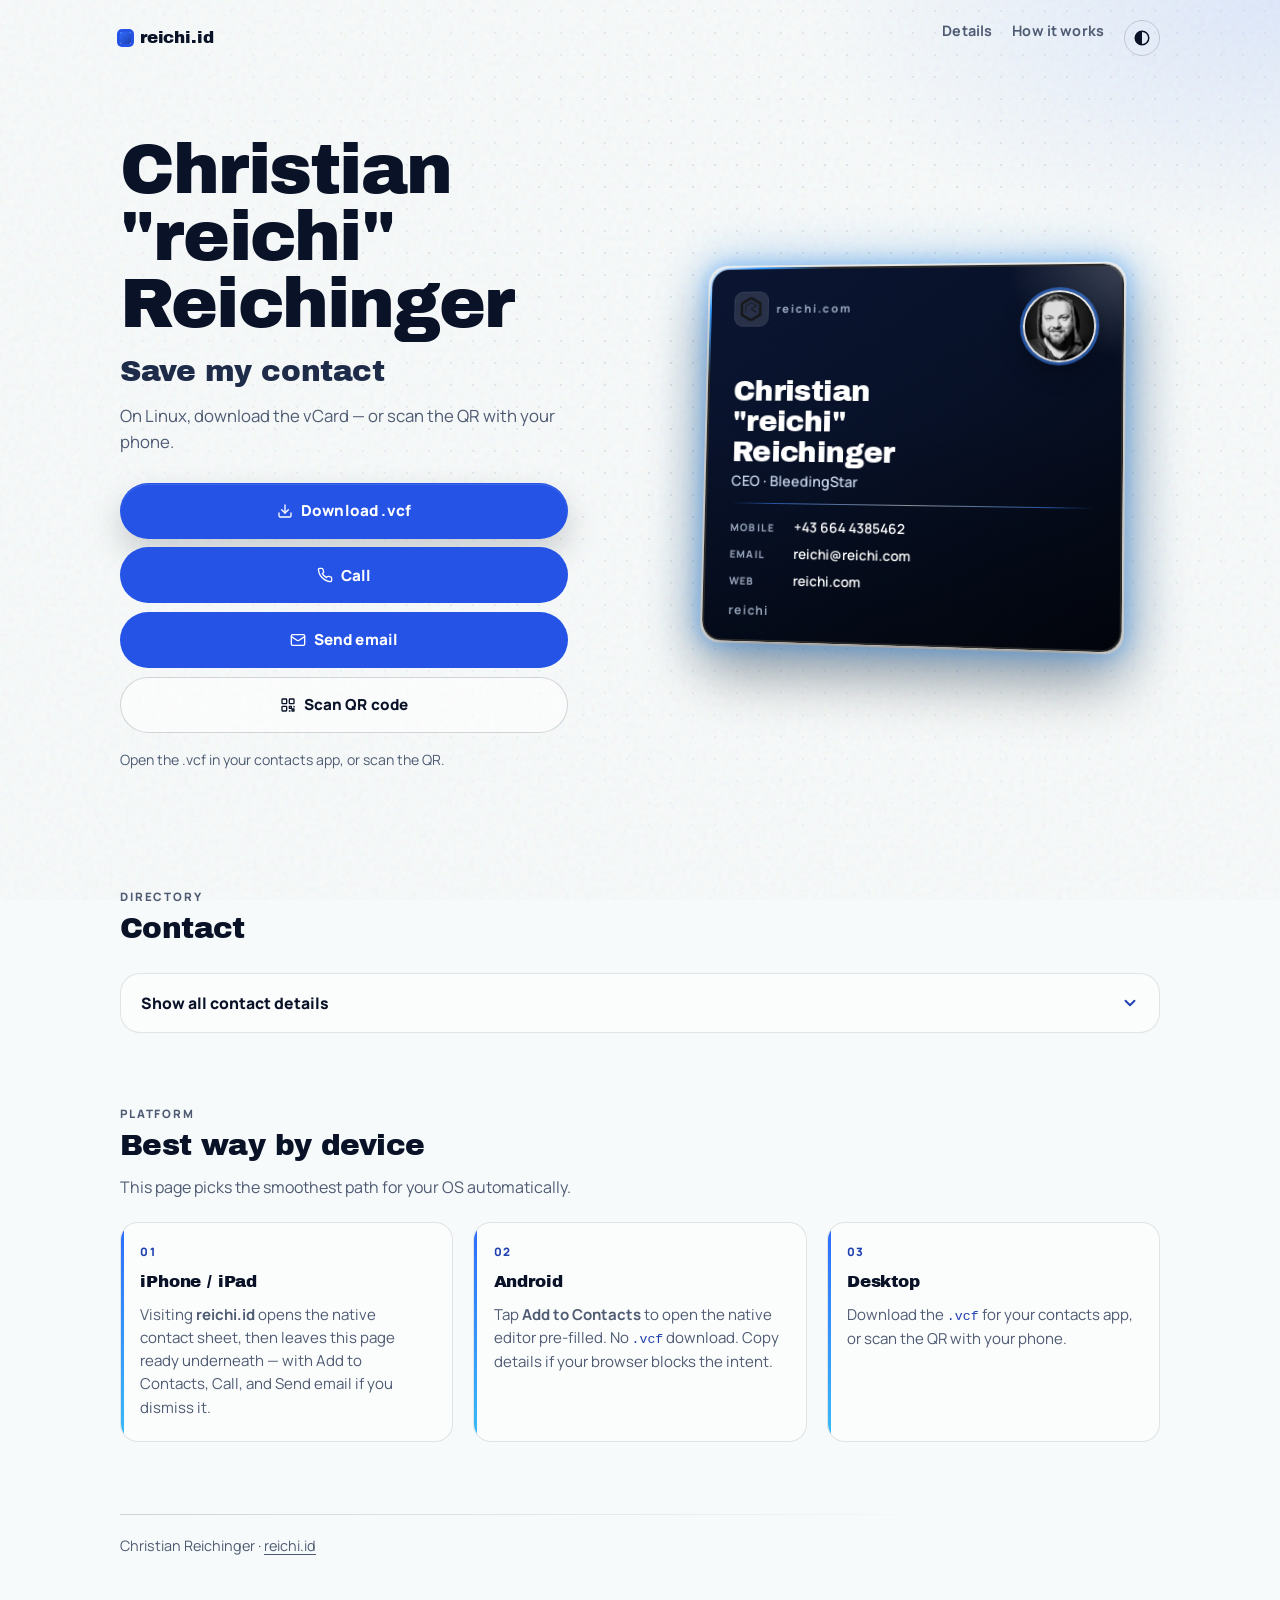
==== index.html @ 7a0727b2 "Card header shows reichi.com instead of BleedingStar The label next to the hex logo now renders the " ====
<!DOCTYPE html>
<html lang="en">
  <head>
    <meta charset="utf-8" />
    <meta name="viewport" content="width=device-width, initial-scale=1" />
    <script>
      // Pre-paint: resolve theme (stored override or OS) to avoid a flash.
      (function () {
        var d = document.documentElement;
        d.classList.add("js");
        try {
          var t = localStorage.getItem("theme");
          var dark =
            t === "dark" ||
            (t !== "light" &&
              window.matchMedia("(prefers-color-scheme: dark)").matches);
          d.classList.toggle("theme-dark", dark);
        } catch (e) {}
      })();
    </script>
    <meta name="theme-color" media="(prefers-color-scheme: light)" content="#2453e6" />
    <meta name="theme-color" media="(prefers-color-scheme: dark)" content="#03060f" />
    <meta
      name="description"
      content="Save Christian Reichinger’s contact card from reichi.id — optimized for iOS, Android, and desktop."
    />
    <meta property="og:title" content="Christian Reichinger — Save contact" />
    <meta
      property="og:description"
      content="Add Christian Reichinger (CEO, BleedingStar) to your contacts in one step — vCard, QR, call, and email."
    />
    <meta property="og:url" content="https://reichi.id/" />
    <meta property="og:type" content="website" />
    <meta property="og:site_name" content="reichi.id" />
    <meta property="og:image" content="https://reichi.id/assets/og-card.png" />
    <meta property="og:image:width" content="1200" />
    <meta property="og:image:height" content="630" />
    <meta property="og:image:alt" content="Business card of Christian Reichinger, CEO of BleedingStar, with contact details and QR code" />
    <meta name="twitter:card" content="summary_large_image" />
    <meta name="twitter:title" content="Christian Reichinger — Save contact" />
    <meta name="twitter:description" content="Add Christian Reichinger to your contacts in one step." />
    <meta name="twitter:image" content="https://reichi.id/assets/og-card.png" />
    <link rel="canonical" href="https://reichi.id/" />
    <title>Christian Reichinger — Save contact | reichi.id</title>
    <link rel="preconnect" href="https://fonts.googleapis.com" />
    <link rel="preconnect" href="https://fonts.gstatic.com" crossorigin />
    <link
      href="https://fonts.googleapis.com/css2?family=Archivo+Black&family=Manrope:wght@400;600;700;800&display=swap"
      rel="stylesheet"
    />
    <link rel="stylesheet" href="./styles.css" />
    <link
      rel="icon"
      href="data:image/svg+xml,%3Csvg xmlns='http://www.w3.org/2000/svg' viewBox='0 0 32 32'%3E %3Cdefs%3E %3ClinearGradient id='g' x1='0' y1='0' x2='1' y2='1'%3E %3Cstop offset='0' stop-color='%230a1430'/%3E %3Cstop offset='0.55' stop-color='%23071026'/%3E %3Cstop offset='1' stop-color='%2303060f'/%3E %3C/linearGradient%3E %3ClinearGradient id='f' x1='0' y1='0' x2='1' y2='1'%3E %3Cstop offset='0' stop-color='%232f6bff'/%3E %3Cstop offset='1' stop-color='%2314b8a6'/%3E %3C/linearGradient%3E %3C/defs%3E %3Crect x='0.75' y='0.75' width='30.5' height='30.5' rx='8' fill='url%28%23g%29' stroke='url%28%23f%29' stroke-width='1.5'/%3E %3Ctext x='16' y='23' text-anchor='middle' font-family='Archivo Black,Arial Black,sans-serif' font-weight='900' font-size='17' fill='%23ffffff'%3Er%3C/text%3E %3C/svg%3E"
    />
    <link rel="apple-touch-icon" href="/assets/apple-touch-icon.png" />
    <script type="application/ld+json">
    {
      "@context": "https://schema.org",
      "@type": "Person",
      "name": "Christian Reichinger",
      "givenName": "Christian",
      "familyName": "Reichinger",
      "jobTitle": "CEO",
      "worksFor": { "@type": "Organization", "name": "BleedingStar", "url": "https://www.bleedingstar.at" },
      "email": "mailto:reichi@reichi.com",
      "telephone": "+436644385462",
      "url": "https://www.reichi.com",
      "image": "https://reichi.id/assets/photo.jpg",
      "address": {
        "@type": "PostalAddress",
        "streetAddress": "Maria Aich 3",
        "addressLocality": "Aurolzmünster",
        "postalCode": "4971",
        "addressCountry": "AT"
      }
    }
    </script>
  </head>
  <body>
    <a class="skip-link" href="#main-content">Skip to main content</a>

    <div class="atmosphere" aria-hidden="true">
      <div class="orb orb-a"></div>
      <div class="orb orb-b"></div>
      <div class="grain"></div>
      <div class="rail"></div>
    </div>

    <header class="top">
      <a class="top-brand" href="/" aria-label="reichi.id home">
        <span class="top-mark" aria-hidden="true"></span>
        reichi.id
      </a>
      <nav class="top-nav">
        <a href="#details">Details</a>
        <a href="#guide">How it works</a>
        <button
          type="button"
          class="theme-toggle"
          id="theme-toggle"
          aria-label="Theme: auto (follows system). Activate to switch."
          title="Theme: auto"
        ></button>
      </nav>
    </header>

    <main class="hero" id="main-content" tabindex="-1">
      <div class="hero-copy">
        <h1 class="brand" id="brand"><span>Christian</span> <span class="name-nick">"reichi"</span> <span>Reichinger</span></h1>
        <p class="headline" id="headline">Add me to your contacts</p>
        <p class="lede" id="lede">
          One clean contact card — presented the way your device saves best.
        </p>

        <noscript>
          <div class="nojs-actions">
            <a class="btn btn-primary" href="/contact.vcf" download="christian-reichinger.vcf">Download .vcf</a>
            <a class="btn btn-soft" href="tel:+436644385462">Call +43 664 4385462</a>
            <a class="btn btn-soft" href="mailto:reichi@reichi.com">Email reichi@reichi.com</a>
          </div>
          <p class="nojs-note">JavaScript is disabled — these direct links work without it.</p>
        </noscript>

        <div class="cta-row" id="cta-row">
          <div class="cta-group" id="cta-group" hidden>
            <a class="btn btn-primary" id="primary-cta" href="#" role="button"></a>
            <a class="btn btn-ghost" id="secondary-cta" href="#" role="button" hidden></a>
            <a class="btn btn-soft" id="call-cta" href="tel:+436644385462"><svg class="btn-icon" aria-hidden="true" viewBox="0 0 24 24" fill="none" stroke="currentColor" stroke-width="2" stroke-linecap="round" stroke-linejoin="round"><path d="M22 16.92v3a2 2 0 0 1-2.18 2 19.79 19.79 0 0 1-8.63-3.07 19.5 19.5 0 0 1-6-6 19.79 19.79 0 0 1-3.07-8.67A2 2 0 0 1 4.11 2h3a2 2 0 0 1 2 1.72c.127.96.361 1.903.7 2.81a2 2 0 0 1-.45 2.11L8.09 9.91a16 16 0 0 0 6 6l1.27-1.27a2 2 0 0 1 2.11-.45c.907.339 1.85.573 2.81.7A2 2 0 0 1 22 16.92z"/></svg><span>Call</span></a>
            <a class="btn btn-soft" id="email-cta" href="mailto:reichi@reichi.com"><svg class="btn-icon" aria-hidden="true" viewBox="0 0 24 24" fill="none" stroke="currentColor" stroke-width="2" stroke-linecap="round" stroke-linejoin="round"><rect x="2" y="4" width="20" height="16" rx="2"/><path d="m22 7-8.97 5.7a1.94 1.94 0 0 1-2.06 0L2 7"/></svg><span>Send email</span></a>
            <button type="button" class="btn btn-ghost" id="qr-cta"><svg class="btn-icon" aria-hidden="true" viewBox="0 0 24 24" fill="none" stroke="currentColor" stroke-width="2" stroke-linecap="round" stroke-linejoin="round"><rect x="3" y="3" width="7" height="7" rx="1"/><rect x="14" y="3" width="7" height="7" rx="1"/><rect x="3" y="14" width="7" height="7" rx="1"/><path d="M14 14h3v3h-3zM21 14v1M14 21h1M18 18h3v3h-3z"/></svg><span>Scan QR code</span></button>
          </div>
        </div>
        <p class="platform-hint" id="platform-hint" hidden></p>
      </div>

      <div class="hero-stage" aria-label="Business card">
        <article class="biz-card" id="biz-card">
          <div class="card-inner" id="card-inner">
            <div class="card-front" id="card-front">
              <div class="card-edge" aria-hidden="true"></div>
              <div class="card-gloss" aria-hidden="true"></div>
              <div class="card-face">
            <div class="card-top">
              <div class="card-brand-row">
                <img class="card-logo" src="/assets/logo.png" alt="" width="36" height="36" />
                <span class="card-org" id="card-org">reichi.com</span>
              </div>
              <img
                class="card-photo"
                id="visual-photo"
                src="[data-uri]"
                alt="Christian Reichinger"
                width="400"
                height="400"
              />
            </div>

            <div class="card-identity">
              <p class="card-name" id="visual-name"><span>Christian</span> <span class="name-nick">"reichi"</span> <span>Reichinger</span></p>
              <p class="card-role" id="visual-meta">CEO · BleedingStar</p>
            </div>

            <div class="card-rule" aria-hidden="true"></div>

            <ul class="card-lines">
              <li>
                <span class="card-k">Mobile</span>
                <a class="card-v" id="card-phone" href="tel:+436644385462">+43 664 4385462</a>
              </li>
              <li>
                <span class="card-k">Email</span>
                <a class="card-v" id="card-email" href="mailto:reichi@reichi.com">reichi@reichi.com</a>
              </li>
              <li>
                <span class="card-k">Web</span>
                <a class="card-v" id="card-web" href="https://www.reichi.com" target="_blank" rel="noopener noreferrer">reichi.com</a>
              </li>
            </ul>

            <div class="card-foot">
              <span class="card-nick" id="card-nick">reichi</span>
            </div>
              </div>
            </div>

            <div class="card-back" id="card-back">
              <div class="card-edge" aria-hidden="true"></div>
              <div class="card-face card-back-face">
                <div class="card-back-body">
                  <div id="qrcode-back" class="qrcode qrcode-back" role="img" aria-label="QR code for contact card"></div>
                  <p class="card-back-caption">Scan to save</p>
                </div>
                <div class="card-foot">
                  <span class="card-nick">reichi.id</span>
                  <span class="card-back-hint">Tap card to flip back</span>
                </div>
              </div>
            </div>
          </div>
        </article>

      </div>
    </main>

    <section class="details" id="details" aria-labelledby="details-title">
      <div class="section-head">
        <p class="eyebrow">Directory</p>
        <h2 id="details-title">Contact</h2>
      </div>
      <details class="details-fold" id="details-fold">
        <summary class="details-summary">
          <span>Show all contact details</span>
          <svg class="fold-chevron" aria-hidden="true" viewBox="0 0 24 24" fill="none" stroke="currentColor" stroke-width="2.5" stroke-linecap="round" stroke-linejoin="round"><polyline points="6 9 12 15 18 9"/></svg>
        </summary>
        <p class="details-hint">Tap to open, or copy any field.</p>
        <ul class="detail-list" id="detail-list"></ul>
      </details>
    </section>

    <section class="guide" id="guide" aria-labelledby="guide-title">
      <div class="section-head">
        <p class="eyebrow">Platform</p>
        <h2 id="guide-title">Best way by device</h2>
        <p>This page picks the smoothest path for your OS automatically.</p>
      </div>
      <div class="guide-list">
        <article>
          <span class="guide-num" aria-hidden="true">01</span>
          <h3>iPhone / iPad</h3>
          <p>
            Visiting <strong>reichi.id</strong> opens the native contact sheet, then leaves this
            page ready underneath — with Add to Contacts, Call, and Send email if you dismiss it.
          </p>
        </article>
        <article>
          <span class="guide-num" aria-hidden="true">02</span>
          <h3>Android</h3>
          <p>
            Tap <strong>Add to Contacts</strong> to open the native editor pre-filled. No
            <code>.vcf</code> download. Copy details if your browser blocks the intent.
          </p>
        </article>
        <article>
          <span class="guide-num" aria-hidden="true">03</span>
          <h3>Desktop</h3>
          <p>
            Download the <code>.vcf</code> for your contacts app, or scan the QR with your phone.
          </p>
        </article>
      </div>
    </section>

    <footer class="footer">
      <div class="footer-rule" aria-hidden="true"></div>
      <p><span id="footer-name">Christian Reichinger</span> · <a href="https://reichi.id">reichi.id</a></p>
    </footer>

    <div class="toast" id="toast" role="status" aria-live="polite" hidden></div>

    <script src="./lib/qrcode.min.js" defer></script>
    <script src="./app.js" defer></script>
  </body>
</html>
---- styles.css ----
:root {
  --ink: #0a1228;
  --ink-soft: #1e2c4a;
  /* 5.5:1 on --paper; WCAG AA for body copy and hints */
  --mute: #4f5b73;
  --line: rgba(6, 12, 30, 0.1);
  --line-strong: rgba(6, 12, 30, 0.16);
  --paper: #f7fafa;
  --paper-2: #fcfeff;
  --accent: #2453e6;
  --accent-bright: #2f6bff;
  --accent-deep: #1e40af;
  --accent-soft: #2453e6;
  /* 6.3:1 on --accent-soft */
  --accent-text: #ffffff;
  --foil: #38bdf8;
  --foil-soft: rgba(59, 130, 246, 0.6);
  --white: #ffffff;
  --success: #15803d;
  --warning: #b45309;
  --error: #b91c1c;
  --ease: cubic-bezier(0.22, 1, 0.36, 1);
  --font-display: "Archivo Black", "Arial Black", sans-serif;
  --font-body: "Manrope", "Helvetica Neue", sans-serif;
  --max: 1120px;
  --card-radius: 18px;
  --glow-speed: 6s;
  --btn-primary-bg: #2453e6;
  --btn-primary-fg: #ffffff;
}

/* Registered properties let the hue/border-spot interpolate smoothly
   (falls back to a static violet glow where unsupported) */
@property --hue {
  syntax: "<number>";
  inherits: true;
  initial-value: 210;
}

@property --bg-x {
  syntax: "<number>";
  inherits: true;
  initial-value: 0;
}

@property --bg-y {
  syntax: "<number>";
  inherits: true;
  initial-value: 0;
}

/* Halo oscillates between electric blue (228) and teal (172) */
@keyframes hue-animation {
  0%,
  100% {
    --hue: 228;
  }
  50% {
    --hue: 172;
  }
}

@keyframes rotate-bg {
  0% {
    --bg-x: 0;
    --bg-y: 0;
  }
  25% {
    --bg-x: 100;
    --bg-y: 0;
  }
  50% {
    --bg-x: 100;
    --bg-y: 100;
  }
  75% {
    --bg-x: 0;
    --bg-y: 100;
  }
  100% {
    --bg-x: 0;
    --bg-y: 0;
  }
}

*,
*::before,
*::after {
  box-sizing: border-box;
}

[hidden] {
  display: none !important;
}

html {
  color-scheme: light;
  scroll-behavior: smooth;
}

body {
  margin: 0;
  min-height: 100svh;
  font-family: var(--font-body);
  color: var(--ink);
  background: var(--paper);
  line-height: 1.55;
  overflow-x: hidden;
  -webkit-font-smoothing: antialiased;
}

a {
  color: var(--accent-deep);
  text-decoration-thickness: 1px;
  text-underline-offset: 0.18em;
}

a:hover {
  color: var(--ink);
}

:focus-visible {
  outline: 2px solid var(--accent);
  outline-offset: 3px;
}

.skip-link {
  position: absolute;
  left: 1rem;
  top: -3rem;
  z-index: 20;
  padding: 0.65rem 1rem;
  background: var(--ink);
  color: var(--white);
  border-radius: 10px;
  font-weight: 600;
  text-decoration: none;
}

.skip-link:focus-visible {
  top: 1rem;
}

/* Atmosphere */

.atmosphere {
  position: fixed;
  inset: 0;
  z-index: -1;
  pointer-events: none;
  /* Light: clean paper with one crisp cyan hint, pattern comes from .rail dots */
  background:
    radial-gradient(60% 45% at 100% 0%, rgba(47, 107, 255, 0.12), transparent 62%),
    #f7fafa;
}

.orb {
  /* Hidden in light (clean dot pattern instead); dark re-enables them */
  display: none;
  position: absolute;
  border-radius: 50%;
  filter: blur(70px);
  opacity: 0.9;
  animation: drift 22s var(--ease) infinite alternate;
}

.orb-a {
  width: min(72vw, 580px);
  height: min(72vw, 580px);
  top: -14%;
  right: -10%;
  background: radial-gradient(circle, rgba(13, 148, 136, 0.3), transparent 68%);
}

.orb-b {
  width: min(50vw, 400px);
  height: min(50vw, 400px);
  left: -8%;
  bottom: 8%;
  background: radial-gradient(circle, rgba(20, 184, 166, 0.14), transparent 70%);
  animation-delay: -9s;
}

.grain {
  position: absolute;
  inset: 0;
  opacity: 0.14;
  mix-blend-mode: multiply;
  background-image:
    url("data:image/svg+xml,%3Csvg viewBox='0 0 200 200' xmlns='http://www.w3.org/2000/svg'%3E%3Cfilter id='n'%3E%3CfeTurbulence type='fractalNoise' baseFrequency='0.85' numOctaves='3' stitchTiles='stitch'/%3E%3C/filter%3E%3Crect width='100%25' height='100%25' filter='url(%23n)' opacity='0.55'/%3E%3C/svg%3E");
}

.rail {
  position: absolute;
  inset: 0;
  opacity: 0.55;
  background-image: radial-gradient(rgba(6, 18, 44, 0.15) 1.2px, transparent 1.2px);
  background-size: 22px 22px;
  mask-image: radial-gradient(ellipse at 65% 35%, #000 25%, transparent 78%);
}

/* Header */

.top {
  display: flex;
  align-items: center;
  justify-content: space-between;
  max-width: var(--max);
  margin: 0 auto;
  padding: 1.25rem clamp(1.25rem, 4vw, 2.5rem);
}

.top-brand {
  display: inline-flex;
  align-items: center;
  gap: 0.55rem;
  font-family: var(--font-display);
  font-weight: 400;
  font-size: 1.05rem;
  letter-spacing: -0.01em;
  color: var(--ink);
  text-decoration: none;
}

.top-mark {
  width: 0.7rem;
  height: 0.7rem;
  border-radius: 2px;
  background: linear-gradient(135deg, var(--accent-bright), var(--accent-deep));
  box-shadow: 0 0 0 3px var(--accent-soft);
}

.top-brand:hover {
  color: var(--accent-deep);
}

.top-nav {
  display: flex;
  gap: 1.25rem;
}

.top-nav a {
  font-size: 0.9rem;
  font-weight: 700;
  color: var(--mute);
  text-decoration: none;
  letter-spacing: 0.01em;
}

.top-nav a:hover {
  color: var(--ink);
}

/* Theme toggle — cycles auto (OS) / light / dark */
.theme-toggle {
  appearance: none;
  display: inline-flex;
  align-items: center;
  justify-content: center;
  width: 36px;
  height: 36px;
  padding: 0;
  border: 1px solid var(--line-strong);
  border-radius: 50%;
  background: transparent;
  color: var(--ink);
  cursor: pointer;
  transition: background 0.2s var(--ease), border-color 0.2s var(--ease);
}

.theme-toggle:hover {
  background: var(--accent-soft);
  border-color: var(--accent-deep);
}

.theme-toggle svg {
  width: 18px;
  height: 18px;
}

/* Without JS the toggle can't work — hide it, media fallback applies */
html:not(.js) .theme-toggle {
  display: none;
}

@media (pointer: coarse) {
  .theme-toggle {
    width: 44px;
    height: 44px;
  }
}

/* Hero */

.hero {
  display: grid;
  grid-template-columns: minmax(0, 1fr) minmax(0, 1.05fr);
  gap: clamp(2rem, 5vw, 4rem);
  align-items: center;
  /* Hero fills the viewport — secondary sections live below the fold.
     Capped so very tall screens don't get a huge empty gap. */
  min-height: min(calc(100svh - 5.5rem), 900px);
  max-width: var(--max);
  margin: 0 auto;
  padding: clamp(0.5rem, 2vw, 1rem) clamp(1.25rem, 4vw, 2.5rem) clamp(3rem, 7vw, 4.5rem);
}

.hero-copy {
  max-width: 34rem;
  display: flex;
  flex-direction: column;
  justify-content: center;
}

.brand span,
.card-name span {
  display: block;
}

.brand {
  margin: 0 0 1rem;
  max-width: 12ch;
  font-family: var(--font-display);
  font-size: clamp(2.5rem, 6.2vw, 4.4rem);
  font-weight: 400;
  line-height: 0.95;
  letter-spacing: -0.025em;
  color: var(--ink);
  animation: rise 0.75s var(--ease) both;
}

.headline {
  margin: 0 0 0.85rem;
  max-width: 16ch;
  font-family: var(--font-display);
  font-size: clamp(1.35rem, 2.8vw, 1.85rem);
  font-weight: 400;
  letter-spacing: -0.015em;
  line-height: 1.18;
  color: var(--ink-soft);
  animation: rise 0.75s var(--ease) 0.06s both;
}

.lede {
  margin: 0 0 1.75rem;
  max-width: 28rem;
  font-size: 1.05rem;
  color: var(--mute);
  animation: rise 0.75s var(--ease) 0.12s both;
}

.cta-row {
  display: block;
  width: min(100%, 28rem);
  animation: rise 0.75s var(--ease) 0.18s both;
}

.btn-icon {
  width: 16px;
  height: 16px;
  flex-shrink: 0;
}

.cta-group {
  display: flex;
  flex-direction: column;
  align-items: stretch;
  gap: 0.55rem;
  width: 100%;
}

.cta-group .btn {
  width: 100%;
  white-space: nowrap;
}

.btn {
  appearance: none;
  display: inline-flex;
  align-items: center;
  justify-content: center;
  gap: 0.5rem;
  border: 1px solid transparent;
  border-radius: 999px;
  padding: 0.95rem 1.45rem;
  font: inherit;
  font-weight: 800;
  font-size: 0.95rem;
  letter-spacing: 0.01em;
  cursor: pointer;
  text-decoration: none;
  transition:
    transform 0.2s var(--ease),
    background 0.2s var(--ease),
    border-color 0.2s var(--ease),
    color 0.2s var(--ease),
    box-shadow 0.2s var(--ease);
}

.btn:active {
  transform: translateY(1px) scale(0.985);
}

.btn-primary {
  background: var(--btn-primary-bg, var(--ink));
  color: var(--btn-primary-fg, var(--white));
  box-shadow:
    0 1px 0 rgba(255, 255, 255, 0.12) inset,
    0 14px 32px rgba(6, 12, 30, 0.18);
}

.btn-primary:hover {
  background: var(--accent-deep);
  color: var(--white);
  transform: translateY(-2px);
}

.btn-ghost {
  background: rgba(255, 255, 255, 0.55);
  border-color: var(--line-strong);
  color: var(--ink);
  backdrop-filter: blur(8px);
}

.btn-ghost:hover {
  border-color: var(--ink);
  background: var(--white);
}

.btn-soft {
  background: var(--accent-soft);
  border-color: transparent;
  color: var(--accent-text);
}

.btn-soft:hover {
  background: var(--accent-deep);
  color: var(--white);
  transform: translateY(-1px);
}

.platform-hint {
  margin: 1rem 0 0;
  max-width: 28rem;
  font-size: 0.88rem;
  color: var(--mute);
  animation: rise 0.75s var(--ease) 0.22s both;
}

/* Business card stage */

.hero-stage {
  position: relative;
  display: grid;
  justify-items: center;
  align-content: center;
  min-height: min(68vh, 560px);
  perspective: 1200px;
  animation: rise 0.9s var(--ease) 0.1s both;
}



.biz-card {
  position: relative;
  width: min(100%, 420px);
  /* Content-driven height so lines never clip (esp. iPhone / dense layouts) */
  aspect-ratio: auto;
  perspective: 1200px;
  border-radius: calc(var(--card-radius) + 2px);
  /* Drop shadow on the outer layer (not inside the flip's backface layer)
     so it never gets clipped at compositing boundaries */
  box-shadow: 0 28px 60px rgba(0, 0, 0, 0.4);
  transform: rotate3d(0.4, -1, 0.1, 8deg);
  transition: transform 0.55s var(--ease);
  /* "backwards" (not "both"): a filled end keyframe would permanently
     override the inline transform the cursor/gyro tilt sets via JS */
  animation: card-in 1s var(--ease) 0.15s backwards;
}

.biz-card:hover {
  transform: rotate3d(0.2, -0.4, 0.05, 3deg) translateY(-4px);
}

/* While the pointer/gyro drives the card, follow it snappily */
.biz-card.tilting {
  transition: transform 0.12s ease-out;
}

/* Flipped card sits perfectly flat so the QR stays sharp and scannable.
   !important also beats the inline transform set by the tilt JS. */
.biz-card.flipped,
.biz-card.flipped:hover {
  transform: none !important;
}

/* Hue glow as a shadow: the card covers the center, only the
   outer edge of the blurred halo is visible */
.biz-card::before {
  content: "";
  position: absolute;
  inset: -2px;
  z-index: -1;
  border-radius: calc(var(--card-radius) + 2px);
  /* Pure box-shadow glow: filter: blur() layers get clipped to a square
     under the 3D tilt and caused a gray corner artifact */
  box-shadow:
    0 0 18px 2px hsla(calc(var(--hue) * 1deg) 100% 55% / 0.8),
    0 0 48px 10px hsla(calc(var(--hue) * 1deg) 100% 55% / 0.45);
  opacity: 0.5;
  animation: hue-animation var(--glow-speed) linear infinite;
  pointer-events: none;
}

/* Flip mechanics: outer card tilts, inner flips */
.card-inner {
  position: relative;
  transform-style: preserve-3d;
  -webkit-transform-style: preserve-3d;
  transition: transform 0.65s var(--ease);
}

.biz-card.flipped .card-inner {
  transform: rotateY(180deg);
}

.card-front {
  position: relative;
  /* Explicit 3D transform — Safari ignores backface-visibility otherwise */
  transform: rotateY(0deg);
  backface-visibility: hidden;
  -webkit-backface-visibility: hidden;
  /* Round + clip the compositing layer itself: its rectangular bounds
     bled through at the corners under the 3D tilt */
  border-radius: calc(var(--card-radius) + 2px);
  overflow: hidden;
}

.card-back {
  position: absolute;
  inset: 0;
  transform: rotateY(180deg);
  backface-visibility: hidden;
  -webkit-backface-visibility: hidden;
  /* Fully hide when not flipped: under the 3D tilt the back layer's
     antialiased edge leaked as a gray corner artifact. The delay keeps
     the reveal in sync with the flip's halfway point. */
  visibility: hidden;
  transition: visibility 0s 0.33s;
  border-radius: calc(var(--card-radius) + 2px);
  overflow: hidden;
}

.biz-card.flipped .card-back {
  visibility: visible;
  transition: visibility 0s;
}

.card-back .card-face {
  height: calc(100% - 4px);
}

/* Cursor/gyro gloss reflection sweeping over the face */
.card-gloss {
  position: absolute;
  inset: 2px;
  z-index: 2;
  border-radius: var(--card-radius);
  pointer-events: none;
  background: radial-gradient(
    42% 52% at var(--gx, 50%) var(--gy, 35%),
    rgba(255, 255, 255, 0.28),
    transparent 70%
  );
  opacity: var(--gloss-o, 0);
  transition: opacity 0.35s var(--ease);
  mix-blend-mode: soft-light;
}

.card-edge {
  position: absolute;
  inset: 0;
  border-radius: inherit;
  /* Hue-cycling spot circling the border — the pen's "sharp" glow edge */
  background:
    #292929
    radial-gradient(
      30% 30% at calc(var(--bg-x) * 1%) calc(var(--bg-y) * 1%),
      hsl(calc(var(--hue) * 1deg) 100% 90%) 0%,
      hsl(calc(var(--hue) * 1deg) 100% 80%) 20%,
      hsl(calc(var(--hue) * 1deg) 100% 60%) 40%,
      transparent 100%
    );
  animation:
    hue-animation var(--glow-speed) linear infinite,
    rotate-bg var(--glow-speed) linear infinite;
  /* No box-shadow here: soft effects inside the flip's backface layer
     get clipped at the layer edge and cause corner artifacts.
     The drop shadow lives on .biz-card, the glow on its ::before. */
}

/* Periodic glint travelling along the foil edge (visible on the 2px ring) */
.card-edge::after {
  content: "";
  position: absolute;
  inset: 0;
  border-radius: inherit;
  background: linear-gradient(
    115deg,
    transparent 42%,
    rgba(245, 240, 255, 0.9) 50%,
    transparent 58%
  );
  background-size: 320% 100%;
  animation: foil-sweep 9s linear infinite;
}

@keyframes foil-sweep {
  0% {
    background-position: 160% 0;
  }
  16% {
    background-position: -160% 0;
  }
  100% {
    background-position: -160% 0;
  }
}

.card-face {
  position: relative;
  z-index: 1;
  height: auto;
  margin: 2px;
  border-radius: var(--card-radius);
  padding: clamp(1.15rem, 2.4vw, 1.5rem) clamp(1.15rem, 2.5vw, 1.55rem) 1.2rem;
  display: grid;
  grid-template-rows: auto auto auto auto auto;
  gap: 0.7rem;
  overflow: visible;
  color: var(--white);
  /* Sharp & glowing dark card — near-black violet, text >= 4.5:1 everywhere */
  background:
    linear-gradient(145deg, #0a1430 0%, #071026 45%, #03060f 100%);
  isolation: isolate;
}

.card-face::before {
  content: "";
  position: absolute;
  inset: 0;
  /* Shine sits behind the photo (top right), away from card text */
  background:
    radial-gradient(45% 40% at 100% 0%, rgba(255, 255, 255, 0.2), transparent 60%),
    linear-gradient(180deg, transparent 40%, rgba(0, 0, 0, 0.28) 100%);
  pointer-events: none;
  z-index: -1;
}

.card-face::after {
  content: "";
  position: absolute;
  inset: 0;
  opacity: 0.12;
  background-image:
    url("data:image/svg+xml,%3Csvg viewBox='0 0 200 200' xmlns='http://www.w3.org/2000/svg'%3E%3Cfilter id='n'%3E%3CfeTurbulence type='fractalNoise' baseFrequency='0.9' numOctaves='2' stitchTiles='stitch'/%3E%3C/filter%3E%3Crect width='100%25' height='100%25' filter='url(%23n)'/%3E%3C/svg%3E");
  mix-blend-mode: soft-light;
  pointer-events: none;
  z-index: -1;
}

.card-top {
  display: flex;
  align-items: flex-start;
  justify-content: space-between;
  gap: 1rem;
}

.card-brand-row {
  display: inline-flex;
  align-items: center;
  gap: 0.55rem;
  min-width: 0;
}

.card-logo {
  width: 34px;
  height: 34px;
  object-fit: contain;
  border-radius: 8px;
  background: rgba(255, 255, 255, 0.12);
  padding: 0.28rem;
  box-shadow: 0 0 0 1px rgba(255, 255, 255, 0.18);
}

.card-org {
  font-size: 0.72rem;
  font-weight: 800;
  letter-spacing: 0.16em;
  /* Lowercase: it's a domain now, not a company wordmark */
  text-transform: lowercase;
  color: #93a1b8;
}

.card-photo {
  width: 72px;
  height: 72px;
  object-fit: cover;
  border-radius: 50%;
  border: 2px solid rgba(255, 255, 255, 0.9);
  box-shadow:
    0 0 0 3px rgba(59, 130, 246, 0.6),
    0 10px 22px rgba(0, 0, 0, 0.35);
  background: rgba(255, 255, 255, 0.12);
  flex-shrink: 0;
}

.card-identity {
  display: grid;
  gap: 0.2rem;
  padding-top: 0.15rem;
}

.card-name {
  margin: 0;
  font-family: var(--font-display);
  font-size: clamp(1.35rem, 3.2vw, 1.85rem);
  font-weight: 400;
  letter-spacing: -0.02em;
  line-height: 1.05;
  max-width: 14ch;
}

.card-role {
  margin: 0;
  font-size: 0.9rem;
  font-weight: 600;
  color: #c5d1e8;
}

.card-rule {
  height: 1px;
  width: 100%;
  background: linear-gradient(
    90deg,
    transparent,
    var(--foil-soft) 12%,
    rgba(255, 255, 255, 0.55) 50%,
    var(--foil-soft) 88%,
    transparent
  );
}

.card-lines {
  list-style: none;
  margin: 0;
  padding: 0;
  display: grid;
  gap: 0.35rem;
  align-content: start;
}

.card-lines li {
  display: grid;
  grid-template-columns: 3.6rem 1fr;
  gap: 0.55rem;
  align-items: baseline;
  min-width: 0;
}

.card-k {
  font-size: 0.65rem;
  font-weight: 800;
  letter-spacing: 0.12em;
  text-transform: uppercase;
  color: #93a1b8;
}

.card-v {
  color: #ffffff;
  text-decoration: none;
  font-size: 0.86rem;
  font-weight: 600;
  overflow: hidden;
  text-overflow: ellipsis;
  white-space: nowrap;
}

.card-v:hover {
  color: #fff;
  text-decoration: underline;
  text-underline-offset: 0.15em;
}

.card-foot {
  display: flex;
  align-items: flex-end;
  justify-content: space-between;
  gap: 0.75rem;
  margin-top: auto;
}

.card-nick {
  font-size: 0.78rem;
  font-weight: 700;
  letter-spacing: 0.08em;
  text-transform: lowercase;
  color: #93a1b8;
}

/* Card back: large scannable QR */
.card-back-face {
  display: grid;
  grid-template-rows: 1fr auto;
  gap: 0.5rem;
}

.card-back-body {
  display: grid;
  justify-items: center;
  align-content: center;
  gap: 0.65rem;
}

.qrcode.qrcode-back {
  width: min(190px, 55%);
  height: auto;
  aspect-ratio: 1;
  padding: 0.5rem;
  background: #ffffff;
  border-radius: 12px;
  box-shadow: 0 10px 24px rgba(0, 0, 0, 0.25);
}

.card-back-hint {
  font-size: 0.72rem;
  font-weight: 600;
  color: rgba(255, 255, 255, 0.72);
}

.card-back-caption {
  margin: 0;
  padding: 0.22rem 0.7rem;
  font-size: 0.68rem;
  font-weight: 800;
  letter-spacing: 0.08em;
  text-transform: uppercase;
  color: rgba(255, 255, 255, 0.92);
  background: rgba(255, 255, 255, 0.14);
  border: 1px solid rgba(255, 255, 255, 0.25);
  border-radius: 999px;
}

@media (pointer: coarse) {
}

.qrcode svg,
.qrcode img,
.qrcode canvas,
.qrcode table {
  display: block;
  width: 100% !important;
  height: 100% !important;
  image-rendering: pixelated;
}

/* Sections */

.details,
.guide {
  max-width: var(--max);
  margin: 0 auto;
  padding: 0 clamp(1.25rem, 4vw, 2.5rem) clamp(3rem, 7vw, 4.5rem);
}

.section-head {
  margin-bottom: 1.35rem;
  max-width: 34rem;
}

.eyebrow {
  margin: 0 0 0.45rem;
  font-size: 0.72rem;
  font-weight: 800;
  letter-spacing: 0.16em;
  text-transform: uppercase;
  color: var(--accent-deep);
}

.section-head h2 {
  margin: 0 0 0.4rem;
  font-family: var(--font-display);
  font-size: clamp(1.45rem, 2.7vw, 1.85rem);
  font-weight: 400;
  letter-spacing: -0.02em;
}

.section-head p {
  margin: 0;
  color: var(--mute);
}

/* Collapsible contact directory */

.details-fold {
  border: 1px solid var(--line);
  border-radius: 20px;
  background: rgba(255, 255, 255, 0.45);
  backdrop-filter: blur(10px);
  overflow: hidden;
}

.details-summary {
  display: flex;
  align-items: center;
  justify-content: space-between;
  gap: 0.85rem;
  padding: 1.05rem 1.25rem;
  min-height: 44px;
  cursor: pointer;
  font-weight: 800;
  font-size: 0.98rem;
  color: var(--ink);
  list-style: none;
  transition: background 0.2s var(--ease);
}

.details-summary::-webkit-details-marker {
  display: none;
}

.details-summary:hover {
  background: rgba(255, 255, 255, 0.55);
}

.fold-chevron {
  width: 18px;
  height: 18px;
  flex-shrink: 0;
  color: var(--accent-deep);
  transition: transform 0.25s var(--ease);
}

.details-fold[open] .fold-chevron {
  transform: rotate(180deg);
}

.details-fold[open] .details-summary {
  border-bottom: 1px solid var(--line);
}

.details-hint {
  margin: 0;
  padding: 0.85rem 1.25rem 0;
  font-size: 0.88rem;
  color: var(--mute);
}

.detail-list {
  list-style: none;
  margin: 0.5rem 0 0;
  padding: 0;
  background: transparent;
}

.detail-list li {
  display: grid;
  grid-template-columns: 7rem 1fr auto;
  gap: 0.85rem;
  align-items: center;
  padding: 1rem 1.25rem;
}

.detail-list li + li {
  border-top: 1px solid var(--line);
}

.detail-list .label {
  font-size: 0.72rem;
  font-weight: 800;
  letter-spacing: 0.1em;
  text-transform: uppercase;
  color: var(--mute);
}

.detail-list .value,
.detail-list .value a {
  color: var(--ink);
  text-decoration: none;
  font-weight: 700;
  overflow-wrap: anywhere;
}

.detail-list .value a:hover {
  color: var(--accent-deep);
}

.copy-btn {
  appearance: none;
  border: 1px solid var(--line-strong);
  background: var(--white);
  color: var(--ink);
  font: inherit;
  font-size: 0.78rem;
  font-weight: 800;
  cursor: pointer;
  padding: 0.4rem 0.9rem;
  border-radius: 999px;
  transition: background 0.2s var(--ease), color 0.2s var(--ease), border-color 0.2s var(--ease);
}

.copy-btn:hover {
  background: var(--ink);
  border-color: var(--ink);
  color: var(--white);
}

/* Guide */

.guide-list {
  display: grid;
  grid-template-columns: repeat(3, minmax(0, 1fr));
  gap: 1.25rem;
}

.guide-list article {
  position: relative;
  padding: 1.25rem 1.2rem 1.35rem;
  border-radius: 18px;
  background: rgba(255, 255, 255, 0.45);
  border: 1px solid var(--line);
  overflow: hidden;
}

.guide-list article::before {
  content: "";
  position: absolute;
  left: 0;
  top: 0;
  bottom: 0;
  width: 3px;
  background: linear-gradient(180deg, var(--accent-bright), var(--foil));
}

.guide-num {
  display: block;
  margin-bottom: 0.55rem;
  font-size: 0.72rem;
  font-weight: 800;
  letter-spacing: 0.14em;
  color: var(--accent-deep);
}

.guide-list article h3 {
  margin: 0 0 0.45rem;
  font-family: var(--font-display);
  font-size: 1.05rem;
  font-weight: 400;
  letter-spacing: -0.01em;
}

.guide-list article p {
  margin: 0;
  color: var(--mute);
  font-size: 0.94rem;
}

.guide-list code {
  font-size: 0.88em;
  color: var(--accent-deep);
}

/* Footer / toast */

.footer {
  max-width: var(--max);
  margin: 0 auto;
  padding: 0 clamp(1.25rem, 4vw, 2.5rem) 2.5rem;
  color: var(--mute);
  font-size: 0.9rem;
}

.footer-rule {
  height: 1px;
  margin: 0 0 1.25rem;
  background: linear-gradient(90deg, var(--line-strong), transparent 80%);
}

.footer a {
  color: inherit;
}

.toast {
  position: fixed;
  left: 50%;
  bottom: 1.5rem;
  transform: translateX(-50%);
  z-index: 30;
  padding: 0.75rem 1.2rem;
  background: var(--ink);
  color: var(--white);
  font-size: 0.9rem;
  font-weight: 700;
  border-radius: 999px;
  box-shadow: 0 12px 30px rgba(6, 12, 30, 0.22);
  animation: toast-in 0.28s var(--ease) both;
}

.toast[hidden] {
  display: none !important;
}

@keyframes rise {
  from {
    opacity: 0;
    transform: translateY(18px);
  }
  to {
    opacity: 1;
    transform: translateY(0);
  }
}

@keyframes card-in {
  from {
    opacity: 0;
    transform: rotate3d(0.5, -1, 0.15, 18deg) translateY(28px) scale(0.96);
  }
  to {
    opacity: 1;
    transform: rotate3d(0.4, -1, 0.1, 8deg) translateY(0) scale(1);
  }
}

@keyframes toast-in {
  from {
    opacity: 0;
    transform: translateX(-50%) translateY(8px);
  }
  to {
    opacity: 1;
    transform: translateX(-50%) translateY(0);
  }
}

@keyframes drift {
  from {
    transform: translate3d(0, 0, 0) scale(1);
  }
  to {
    transform: translate3d(18px, -22px, 0) scale(1.06);
  }
}

@media (max-width: 900px) {
  .hero {
    grid-template-columns: 1fr;
    min-height: auto;
    gap: 1.75rem;
    padding-top: 0.25rem;
  }

  .hero-stage {
    order: -1;
    min-height: auto;
    padding: 0.75rem 0 0.35rem;
    /* Avoid transform clipping on iOS Safari */
    perspective: none;
    overflow: visible;
  }

  .biz-card {
    width: min(100%, 380px);
    transform: rotate3d(0.18, -0.55, 0.04, 4deg);
  }

  .biz-card:hover {
    transform: rotate3d(0.12, -0.3, 0.02, 2deg) translateY(-2px);
  }

  .card-photo {
    width: 64px;
    height: 64px;
  }

  .cta-row {
    display: flex;
    flex-direction: column;
    flex-wrap: nowrap;
    align-items: stretch;
    width: 100%;
    gap: 0.85rem;
  }

  .cta-group {
    width: 100%;
    flex: none;
  }

  .cta-group .btn {
    width: 100%;
  }

  .qrcode {
    width: 140px;
    height: 140px;
  }

  .guide-list {
    grid-template-columns: 1fr;
  }

  .detail-list li {
    grid-template-columns: 5.5rem 1fr;
  }

  .copy-btn {
    grid-column: 2;
    justify-self: start;
  }

  .top-nav a:last-child {
    display: none;
  }
}

@media (max-width: 420px) {
  .biz-card {
    width: 100%;
    transform: none;
  }

  .biz-card:hover {
    transform: none;
  }

  .card-lines li {
    grid-template-columns: 3.4rem 1fr;
    gap: 0.45rem;
  }

  .qrcode {
    width: 132px;
    height: 132px;
  }
}

/* Touch targets: WCAG 2.5.8 — min 44px on coarse pointers */
@media (pointer: coarse) {
  .btn,
  .copy-btn,
  .top-nav a {
    min-height: 44px;
  }

  .copy-btn {
    padding: 0.55rem 1rem;
  }
}

/* No-JS fallback: direct actions, no dead page */
.nojs-actions {
  display: grid;
  gap: 0.6rem;
  max-width: 22rem;
}

.nojs-note {
  margin: 0.75rem 0 0;
  font-size: 0.88rem;
  color: var(--mute);
}

/* Error state with retry */
.error-note {
  margin: 1rem 0 0;
  padding: 0.85rem 1rem;
  max-width: 28rem;
  border-radius: 12px;
  border: 1px solid rgba(185, 28, 28, 0.35);
  background: rgba(185, 28, 28, 0.08);
  color: var(--error);
  font-size: 0.92rem;
  font-weight: 600;
}

/* Dark mode — token overrides; the card itself is already dark.
   All combinations measured >= 4.5:1 (focus outline >= 3:1). */
/* Dark theme — one source of truth, applied two ways:
   1. html.theme-dark  — set by JS (user toggle or "auto" following the OS)
   2. media fallback   — only when JS is unavailable (html:not(.js)) */
html.theme-dark {
    --paper: #03060f;
    --paper-2: #0a1424;
    --ink: #eaf0fb;
    --ink-soft: #c5d1e8;
    --mute: #93a1b8;
    --line: rgba(255, 255, 255, 0.12);
    --line-strong: rgba(255, 255, 255, 0.24);
    --accent: #2453e6;
    --accent-bright: #38bdf8;
    --accent-deep: #1e40af;
    --accent-soft: #0a1f4d;
    --accent-text: #6d9bff;
    --error: #f2a5a5;
}

html.theme-dark {
    color-scheme: dark;
}

html.theme-dark .atmosphere {
    background:
      radial-gradient(120% 80% at 100% 0%, rgba(47, 107, 255, 0.2), transparent 50%),
      radial-gradient(90% 70% at 0% 100%, rgba(20, 184, 166, 0.08), transparent 55%),
      linear-gradient(165deg, #020810 0%, #03060f 45%, #041225 100%);
}

html.theme-dark .grain {
    opacity: 0.14;
    mix-blend-mode: screen;
}

html.theme-dark .rail {
    opacity: 0.4;
    background-image:
      linear-gradient(rgba(255, 255, 255, 0.04) 1px, transparent 1px),
      linear-gradient(90deg, rgba(255, 255, 255, 0.04) 1px, transparent 1px);
    background-size: 56px 56px;
    mask-image: radial-gradient(ellipse at 70% 30%, #000 10%, transparent 70%);
}

html.theme-dark .orb {
    display: block;
}

html.theme-dark .orb-a {
    background: radial-gradient(circle, rgba(47, 107, 255, 0.26), transparent 68%);
}

html.theme-dark a {
    color: #6d9bff;
}

html.theme-dark a:hover {
    color: var(--ink);
}

html.theme-dark :focus-visible {
    outline-color: #38bdf8;
}

html.theme-dark .eyebrow,
html.theme-dark .guide-num,
html.theme-dark .guide-list code {
    color: #6d9bff;
}

html.theme-dark .skip-link {
    background: var(--ink);
    color: #0a1228;
}

html.theme-dark .btn-primary {
    background: var(--ink);
    color: #0a1228;
    box-shadow: 0 14px 32px rgba(0, 0, 0, 0.45);
}

html.theme-dark .btn-primary:hover {
    background: var(--accent-deep);
    color: var(--white);
}

html.theme-dark .btn-ghost {
    background: rgba(255, 255, 255, 0.06);
    border-color: var(--line-strong);
    color: var(--ink);
}

html.theme-dark .btn-ghost:hover {
    border-color: var(--ink);
    background: rgba(255, 255, 255, 0.12);
}

html.theme-dark .details-fold {
    background: rgba(255, 255, 255, 0.05);
}

html.theme-dark .details-summary:hover {
    background: rgba(255, 255, 255, 0.08);
}

html.theme-dark .fold-chevron {
    color: #6d9bff;
}

html.theme-dark .detail-list .value,
html.theme-dark .detail-list .value a {
    color: var(--ink);
}

html.theme-dark .copy-btn {
    background: rgba(255, 255, 255, 0.08);
    border-color: var(--line-strong);
    color: var(--ink);
}

html.theme-dark .copy-btn:hover {
    background: var(--ink);
    border-color: var(--ink);
    color: #0a1228;
}

html.theme-dark .guide-list article {
    background: rgba(255, 255, 255, 0.04);
}

html.theme-dark .toast {
    background: var(--ink);
    color: #0a1228;
}

html.theme-dark .error-note {
    border-color: rgba(242, 165, 165, 0.4);
    background: rgba(185, 28, 28, 0.18);
}

html.theme-dark .biz-card::before {
    opacity: 0.7;
}

html.theme-dark .btn-soft {
    color: var(--accent-text);
}

html.theme-dark .card-v {
    color: #6d9bff;
}

html.theme-dark .card-v:hover {
    color: #ffffff;
}

@media (prefers-color-scheme: dark) {
  html:not(.js) {
    --paper: #03060f;
    --paper-2: #0a1424;
    --ink: #eaf0fb;
    --ink-soft: #c5d1e8;
    --mute: #93a1b8;
    --line: rgba(255, 255, 255, 0.12);
    --line-strong: rgba(255, 255, 255, 0.24);
    --accent: #2453e6;
    --accent-bright: #38bdf8;
    --accent-deep: #1e40af;
    --accent-soft: #0a1f4d;
    --accent-text: #6d9bff;
    --error: #f2a5a5;
  }

  html:not(.js) {
    color-scheme: dark;
  }

  html:not(.js) .atmosphere {
    background:
      radial-gradient(120% 80% at 100% 0%, rgba(47, 107, 255, 0.2), transparent 50%),
      radial-gradient(90% 70% at 0% 100%, rgba(20, 184, 166, 0.08), transparent 55%),
      linear-gradient(165deg, #020810 0%, #03060f 45%, #041225 100%);
  }

  html:not(.js) .grain {
    opacity: 0.14;
    mix-blend-mode: screen;
  }

  html:not(.js) .rail {
    opacity: 0.4;
    background-image:
      linear-gradient(rgba(255, 255, 255, 0.04) 1px, transparent 1px),
      linear-gradient(90deg, rgba(255, 255, 255, 0.04) 1px, transparent 1px);
    background-size: 56px 56px;
    mask-image: radial-gradient(ellipse at 70% 30%, #000 10%, transparent 70%);
  }

  html:not(.js) .orb {
    display: block;
  }

  html:not(.js) .orb-a {
    background: radial-gradient(circle, rgba(47, 107, 255, 0.26), transparent 68%);
  }

  html:not(.js) a {
    color: #6d9bff;
  }

  html:not(.js) a:hover {
    color: var(--ink);
  }

  html:not(.js) :focus-visible {
    outline-color: #38bdf8;
  }

  html:not(.js) .eyebrow,
html:not(.js) .guide-num,
html:not(.js) .guide-list code {
    color: #6d9bff;
  }

  html:not(.js) .skip-link {
    background: var(--ink);
    color: #0a1228;
  }

  html:not(.js) .btn-primary {
    background: var(--ink);
    color: #0a1228;
    box-shadow: 0 14px 32px rgba(0, 0, 0, 0.45);
  }

  html:not(.js) .btn-primary:hover {
    background: var(--accent-deep);
    color: var(--white);
  }

  html:not(.js) .btn-ghost {
    background: rgba(255, 255, 255, 0.06);
    border-color: var(--line-strong);
    color: var(--ink);
  }

  html:not(.js) .btn-ghost:hover {
    border-color: var(--ink);
    background: rgba(255, 255, 255, 0.12);
  }

  html:not(.js) .details-fold {
    background: rgba(255, 255, 255, 0.05);
  }

  html:not(.js) .details-summary:hover {
    background: rgba(255, 255, 255, 0.08);
  }

  html:not(.js) .fold-chevron {
    color: #6d9bff;
  }

  html:not(.js) .detail-list .value,
html:not(.js) .detail-list .value a {
    color: var(--ink);
  }

  html:not(.js) .copy-btn {
    background: rgba(255, 255, 255, 0.08);
    border-color: var(--line-strong);
    color: var(--ink);
  }

  html:not(.js) .copy-btn:hover {
    background: var(--ink);
    border-color: var(--ink);
    color: #0a1228;
  }

  html:not(.js) .guide-list article {
    background: rgba(255, 255, 255, 0.04);
  }

  html:not(.js) .toast {
    background: var(--ink);
    color: #0a1228;
  }

  html:not(.js) .error-note {
    border-color: rgba(242, 165, 165, 0.4);
    background: rgba(185, 28, 28, 0.18);
  }

  html:not(.js) .biz-card::before {
    opacity: 0.7;
  }

  html:not(.js) .btn-soft {
    color: var(--accent-text);
  }

  html:not(.js) .card-v {
    color: #6d9bff;
  }

  html:not(.js) .card-v:hover {
    color: #ffffff;
  }
}


@media (prefers-reduced-motion: reduce) {
  html {
    scroll-behavior: auto;
  }

  *,
  *::before,
  *::after {
    animation: none !important;
    transition: none !important;
  }

  .biz-card,
  .biz-card:hover {
    transform: none;
  }
}
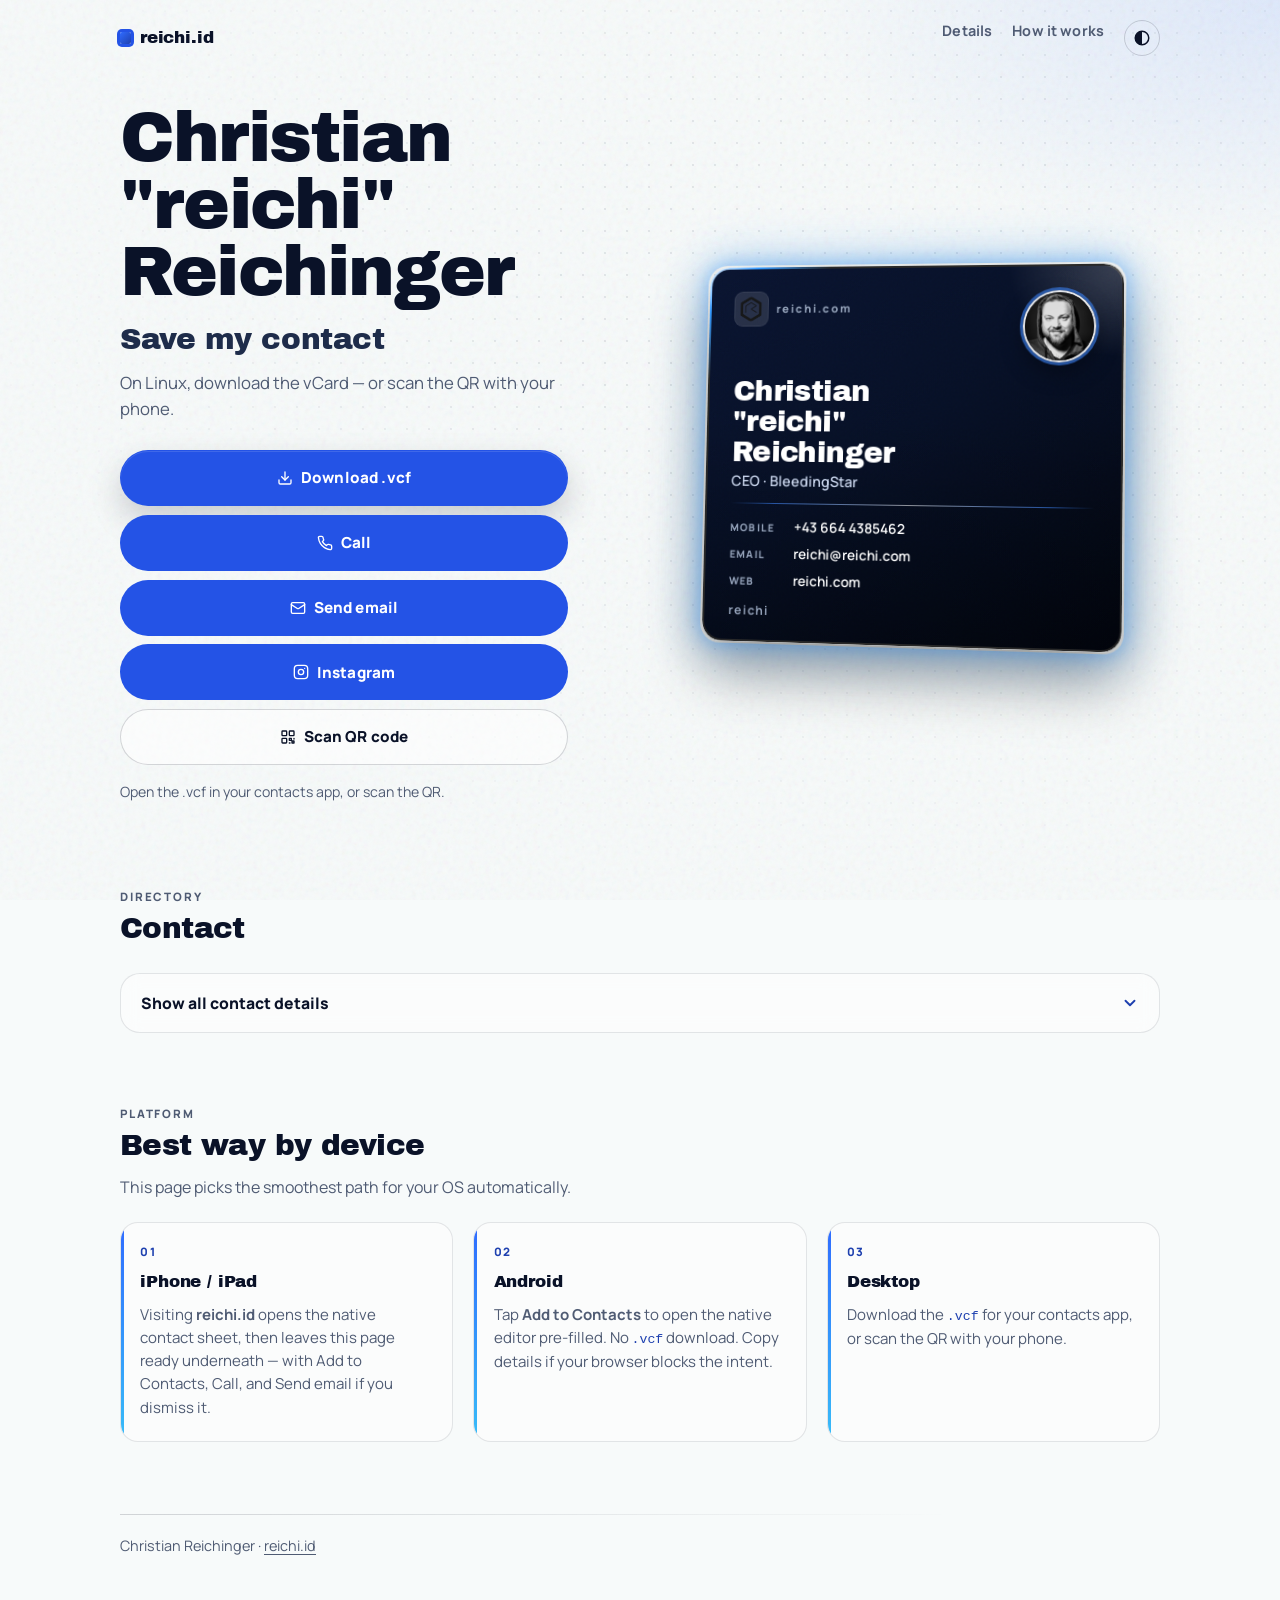
==== commit 220310a8: "Add Instagram link with icon - "Instagram" button (with glyph icon) in the CTA stack linking to   in" ====
--- a/index.html
+++ b/index.html
@@ -66,6 +66,7 @@
       "email": "mailto:reichi@reichi.com",
       "telephone": "+436644385462",
       "url": "https://www.reichi.com",
+      "sameAs": ["https://www.instagram.com/the_reichi", "https://www.bleedingstar.at"],
       "image": "https://reichi.id/assets/photo.jpg",
       "address": {
         "@type": "PostalAddress",
@@ -128,6 +129,7 @@
             <a class="btn btn-ghost" id="secondary-cta" href="#" role="button" hidden></a>
             <a class="btn btn-soft" id="call-cta" href="tel:+436644385462"><svg class="btn-icon" aria-hidden="true" viewBox="0 0 24 24" fill="none" stroke="currentColor" stroke-width="2" stroke-linecap="round" stroke-linejoin="round"><path d="M22 16.92v3a2 2 0 0 1-2.18 2 19.79 19.79 0 0 1-8.63-3.07 19.5 19.5 0 0 1-6-6 19.79 19.79 0 0 1-3.07-8.67A2 2 0 0 1 4.11 2h3a2 2 0 0 1 2 1.72c.127.96.361 1.903.7 2.81a2 2 0 0 1-.45 2.11L8.09 9.91a16 16 0 0 0 6 6l1.27-1.27a2 2 0 0 1 2.11-.45c.907.339 1.85.573 2.81.7A2 2 0 0 1 22 16.92z"/></svg><span>Call</span></a>
             <a class="btn btn-soft" id="email-cta" href="mailto:reichi@reichi.com"><svg class="btn-icon" aria-hidden="true" viewBox="0 0 24 24" fill="none" stroke="currentColor" stroke-width="2" stroke-linecap="round" stroke-linejoin="round"><rect x="2" y="4" width="20" height="16" rx="2"/><path d="m22 7-8.97 5.7a1.94 1.94 0 0 1-2.06 0L2 7"/></svg><span>Send email</span></a>
+            <a class="btn btn-soft" id="instagram-cta" href="https://www.instagram.com/the_reichi" target="_blank" rel="noopener noreferrer"><svg class="btn-icon" aria-hidden="true" viewBox="0 0 24 24" fill="none" stroke="currentColor" stroke-width="2" stroke-linecap="round" stroke-linejoin="round"><rect x="2" y="2" width="20" height="20" rx="5"/><circle cx="12" cy="12" r="4"/><line x1="17.5" y1="6.5" x2="17.51" y2="6.5"/></svg><span>Instagram</span></a>
             <button type="button" class="btn btn-ghost" id="qr-cta"><svg class="btn-icon" aria-hidden="true" viewBox="0 0 24 24" fill="none" stroke="currentColor" stroke-width="2" stroke-linecap="round" stroke-linejoin="round"><rect x="3" y="3" width="7" height="7" rx="1"/><rect x="14" y="3" width="7" height="7" rx="1"/><rect x="3" y="14" width="7" height="7" rx="1"/><path d="M14 14h3v3h-3zM21 14v1M14 21h1M18 18h3v3h-3z"/></svg><span>Scan QR code</span></button>
           </div>
         </div>
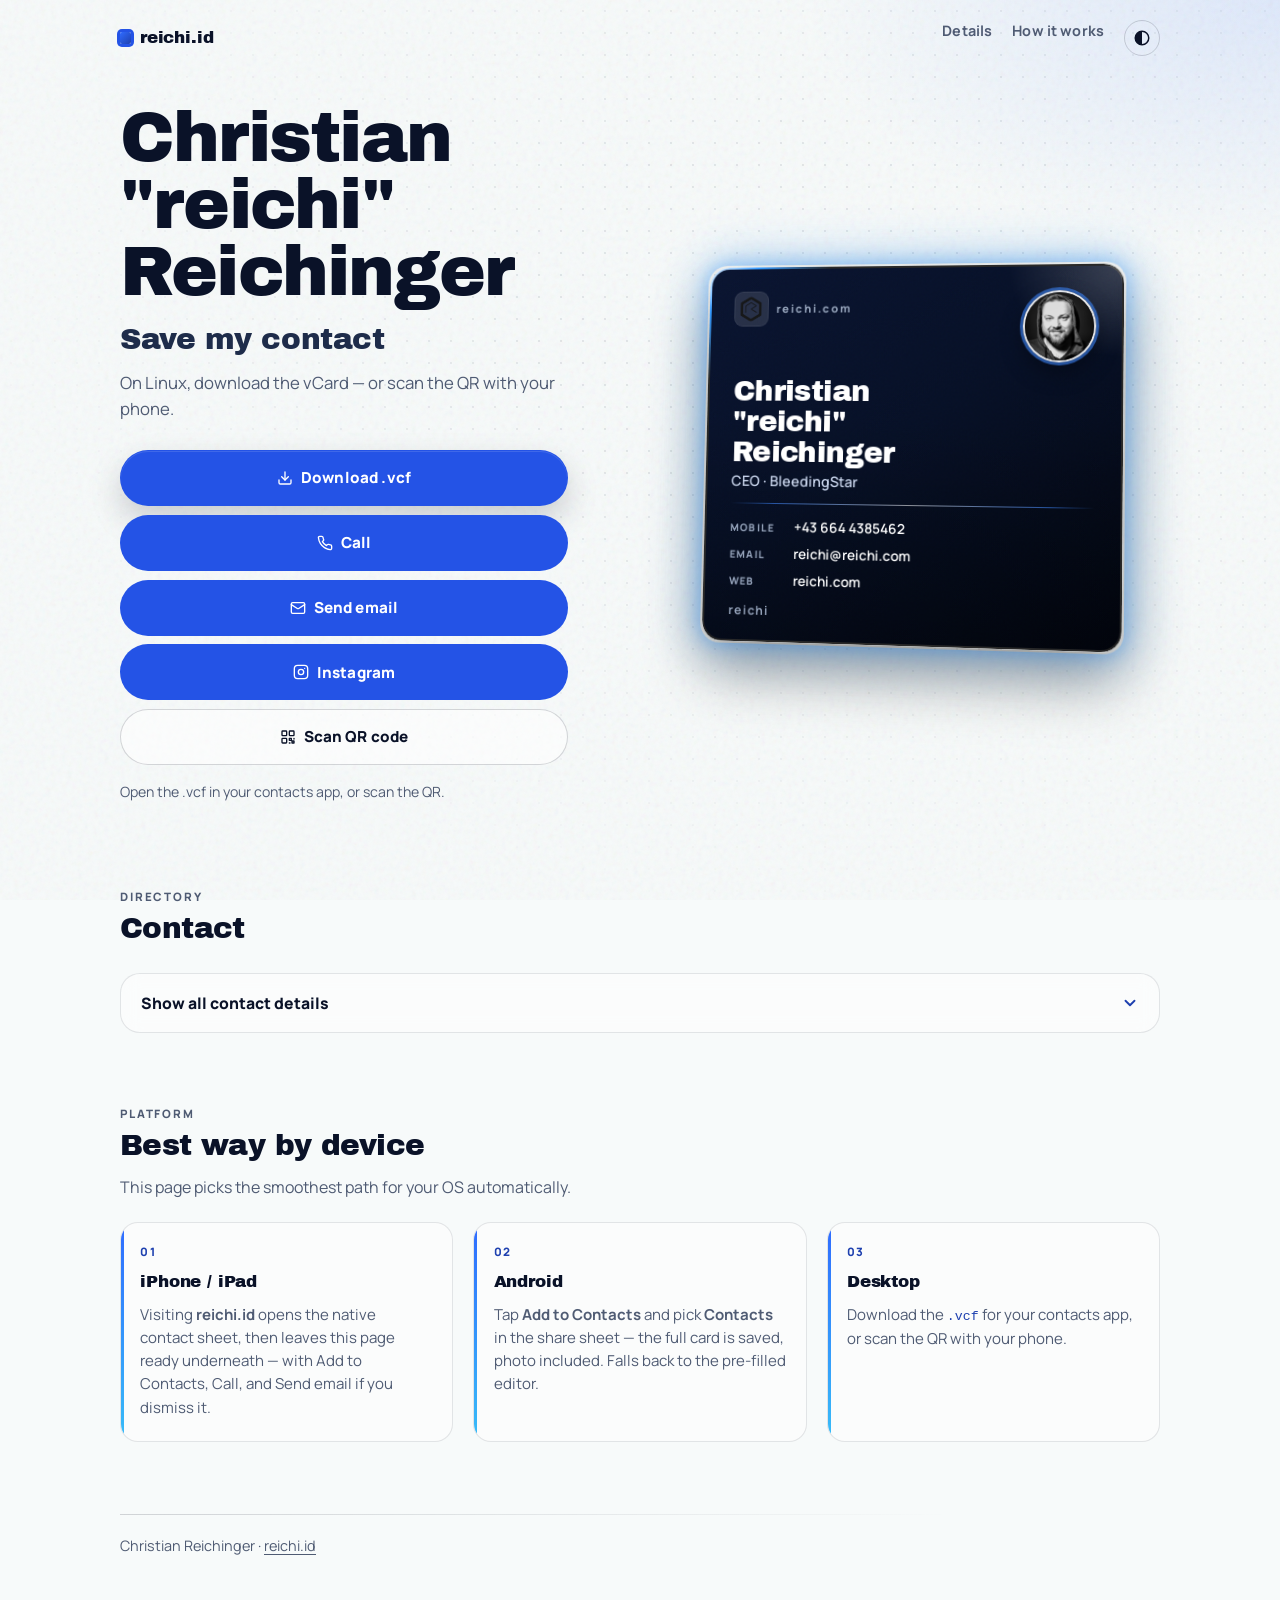
==== commit 9428f78a: "Android: save contact via Web Share with the vCard file Primary path shares contact.vcf through navi" ====
--- a/index.html
+++ b/index.html
@@ -239,8 +239,8 @@
           <span class="guide-num" aria-hidden="true">02</span>
           <h3>Android</h3>
           <p>
-            Tap <strong>Add to Contacts</strong> to open the native editor pre-filled. No
-            <code>.vcf</code> download. Copy details if your browser blocks the intent.
+            Tap <strong>Add to Contacts</strong> and pick <strong>Contacts</strong> in the share
+            sheet — the full card is saved, photo included. Falls back to the pre-filled editor.
           </p>
         </article>
         <article>
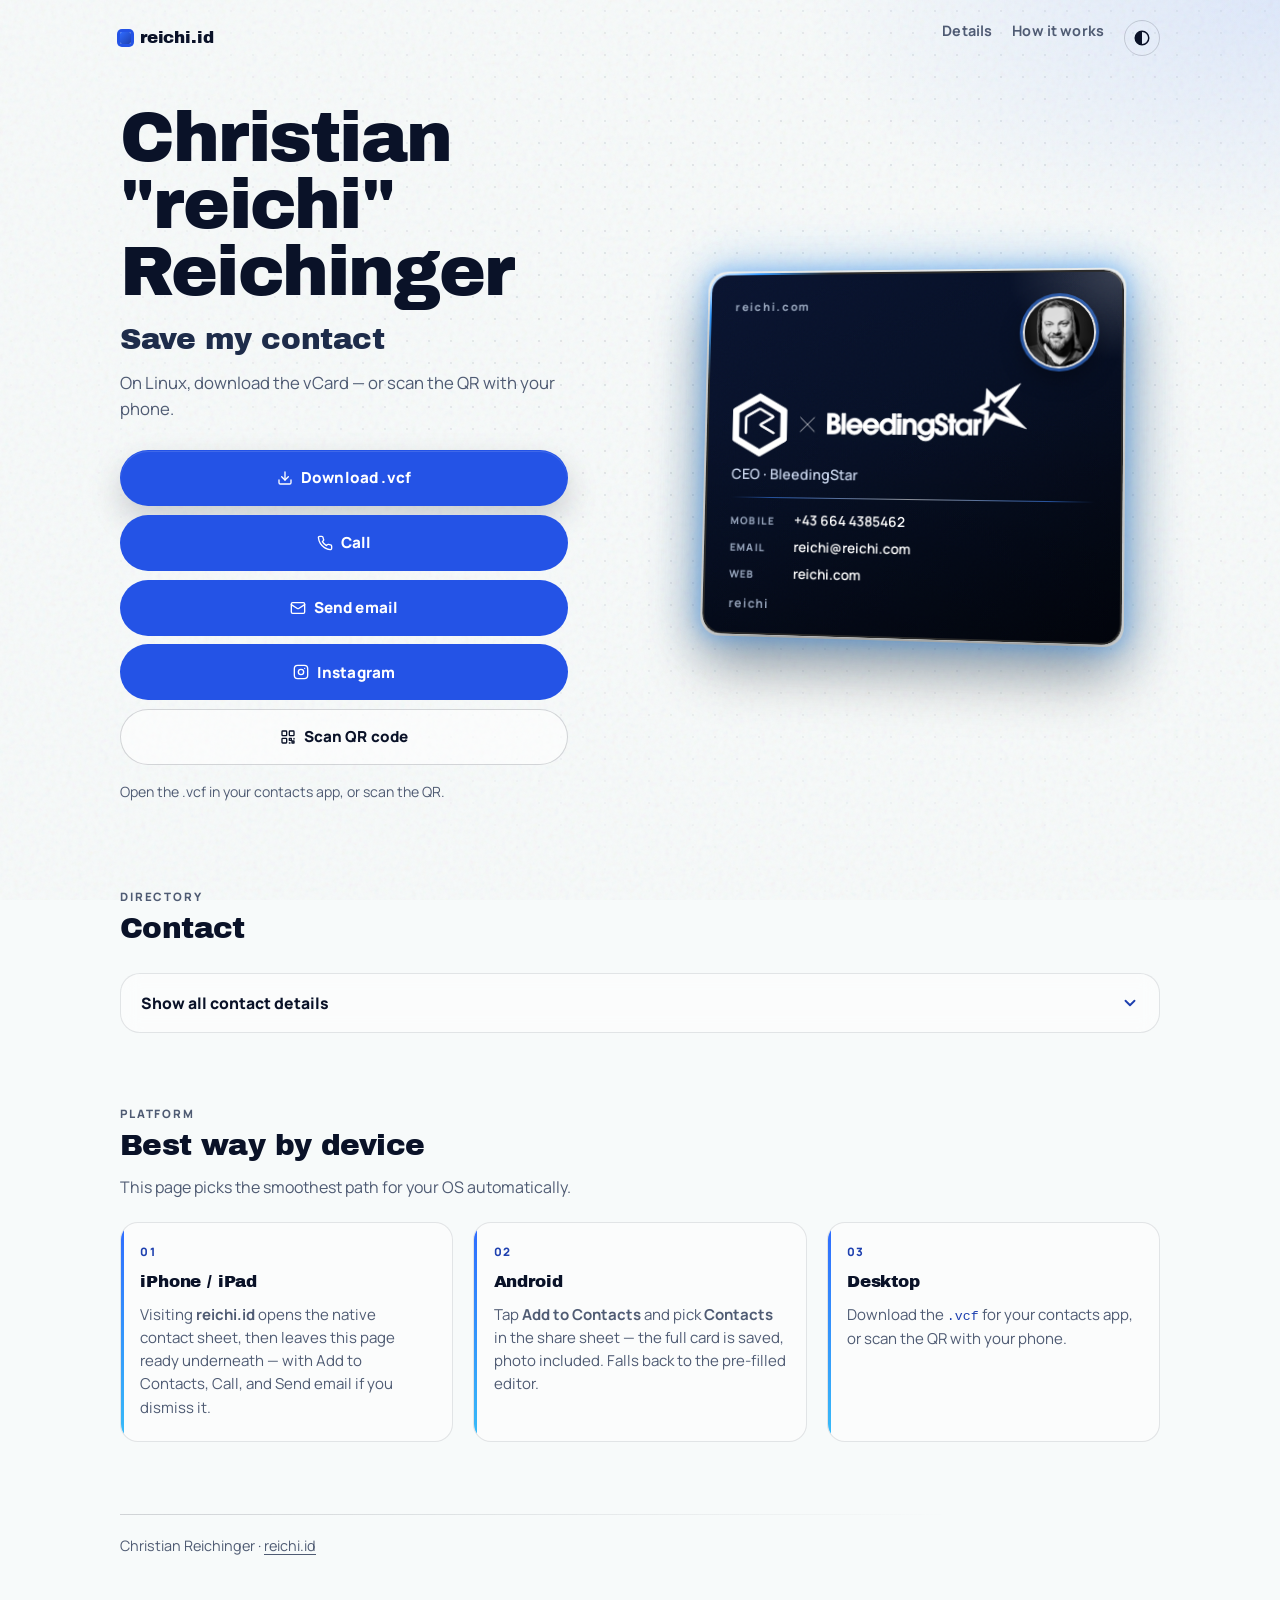
==== commit 28d96ef0: "Card: Bleedingstar lockup replaces logo and name The uploaded white SVG lockup (hex mark x wordmark " ====
--- a/index.html
+++ b/index.html
@@ -106,6 +106,15 @@
       </nav>
     </header>
 
+    <div class="iab-banner" id="iab-banner" role="note" hidden>
+      <svg class="iab-icon" aria-hidden="true" viewBox="0 0 24 24" fill="none" stroke="currentColor" stroke-width="2" stroke-linecap="round" stroke-linejoin="round"><circle cx="12" cy="12" r="10"/><line x1="12" y1="8" x2="12" y2="12"/><line x1="12" y1="16" x2="12.01" y2="16"/></svg>
+      <p class="iab-text" id="iab-text">
+        You're in an in-app browser — saving the contact works best in your main browser.
+      </p>
+      <a class="iab-open" id="iab-open" href="#" hidden>Open in browser</a>
+      <button type="button" class="iab-dismiss" id="iab-dismiss" aria-label="Dismiss this hint">&#10005;</button>
+    </div>
+
     <main class="hero" id="main-content" tabindex="-1">
       <div class="hero-copy">
         <h1 class="brand" id="brand"><span>Christian</span> <span class="name-nick">"reichi"</span> <span>Reichinger</span></h1>
@@ -130,6 +139,7 @@
             <a class="btn btn-soft" id="call-cta" href="tel:+436644385462"><svg class="btn-icon" aria-hidden="true" viewBox="0 0 24 24" fill="none" stroke="currentColor" stroke-width="2" stroke-linecap="round" stroke-linejoin="round"><path d="M22 16.92v3a2 2 0 0 1-2.18 2 19.79 19.79 0 0 1-8.63-3.07 19.5 19.5 0 0 1-6-6 19.79 19.79 0 0 1-3.07-8.67A2 2 0 0 1 4.11 2h3a2 2 0 0 1 2 1.72c.127.96.361 1.903.7 2.81a2 2 0 0 1-.45 2.11L8.09 9.91a16 16 0 0 0 6 6l1.27-1.27a2 2 0 0 1 2.11-.45c.907.339 1.85.573 2.81.7A2 2 0 0 1 22 16.92z"/></svg><span>Call</span></a>
             <a class="btn btn-soft" id="email-cta" href="mailto:reichi@reichi.com"><svg class="btn-icon" aria-hidden="true" viewBox="0 0 24 24" fill="none" stroke="currentColor" stroke-width="2" stroke-linecap="round" stroke-linejoin="round"><rect x="2" y="4" width="20" height="16" rx="2"/><path d="m22 7-8.97 5.7a1.94 1.94 0 0 1-2.06 0L2 7"/></svg><span>Send email</span></a>
             <a class="btn btn-soft" id="instagram-cta" href="https://www.instagram.com/the_reichi" target="_blank" rel="noopener noreferrer"><svg class="btn-icon" aria-hidden="true" viewBox="0 0 24 24" fill="none" stroke="currentColor" stroke-width="2" stroke-linecap="round" stroke-linejoin="round"><rect x="2" y="2" width="20" height="20" rx="5"/><circle cx="12" cy="12" r="4"/><line x1="17.5" y1="6.5" x2="17.51" y2="6.5"/></svg><span>Instagram</span></a>
+            <a class="btn btn-ghost" id="vcf-cta" href="/contact.vcf" download="christian-reichinger.vcf" hidden><svg class="btn-icon" aria-hidden="true" viewBox="0 0 24 24" fill="none" stroke="currentColor" stroke-width="2" stroke-linecap="round" stroke-linejoin="round"><path d="M21 15v4a2 2 0 0 1-2 2H5a2 2 0 0 1-2-2v-4"/><polyline points="7 10 12 15 17 10"/><line x1="12" y1="15" x2="12" y2="3"/></svg><span>Save .vcf file</span></a>
             <button type="button" class="btn btn-ghost" id="qr-cta"><svg class="btn-icon" aria-hidden="true" viewBox="0 0 24 24" fill="none" stroke="currentColor" stroke-width="2" stroke-linecap="round" stroke-linejoin="round"><rect x="3" y="3" width="7" height="7" rx="1"/><rect x="14" y="3" width="7" height="7" rx="1"/><rect x="3" y="14" width="7" height="7" rx="1"/><path d="M14 14h3v3h-3zM21 14v1M14 21h1M18 18h3v3h-3z"/></svg><span>Scan QR code</span></button>
           </div>
         </div>
@@ -145,7 +155,6 @@
               <div class="card-face">
             <div class="card-top">
               <div class="card-brand-row">
-                <img class="card-logo" src="/assets/logo.png" alt="" width="36" height="36" />
                 <span class="card-org" id="card-org">reichi.com</span>
               </div>
               <img
@@ -159,7 +168,13 @@
             </div>
 
             <div class="card-identity">
-              <p class="card-name" id="visual-name"><span>Christian</span> <span class="name-nick">"reichi"</span> <span>Reichinger</span></p>
+              <img
+                class="card-lockup"
+                src="/assets/bleedingstar.svg"
+                alt="Bleedingstar — Christian &quot;reichi&quot; Reichinger"
+                width="411"
+                height="105"
+              />
               <p class="card-role" id="visual-meta">CEO · BleedingStar</p>
             </div>
 
--- a/styles.css
+++ b/styles.css
@@ -290,6 +290,78 @@
   }
 }
 
+/* In-app browser hint (mobile only, injected via JS) */
+
+.iab-banner {
+  display: flex;
+  align-items: center;
+  gap: 0.65rem;
+  max-width: var(--max);
+  margin: 0 auto 0.5rem;
+  padding: 0.7rem clamp(1rem, 3vw, 1.25rem);
+  margin-inline: clamp(1rem, 4vw, 2.5rem);
+  border: 1px solid var(--line-strong);
+  border-radius: 14px;
+  background: var(--paper-2);
+  color: var(--ink);
+  font-size: 0.88rem;
+  font-weight: 600;
+  animation: rise 0.5s var(--ease) both;
+}
+
+.iab-icon {
+  width: 18px;
+  height: 18px;
+  flex-shrink: 0;
+  color: var(--accent-deep);
+}
+
+.iab-text {
+  margin: 0;
+  flex: 1 1 auto;
+}
+
+.iab-open {
+  flex-shrink: 0;
+  padding: 0.4rem 0.85rem;
+  border-radius: 999px;
+  background: var(--accent-soft);
+  color: var(--accent-text);
+  font-weight: 800;
+  font-size: 0.8rem;
+  text-decoration: none;
+  white-space: nowrap;
+}
+
+.iab-dismiss {
+  appearance: none;
+  flex-shrink: 0;
+  width: 30px;
+  height: 30px;
+  padding: 0;
+  border: none;
+  border-radius: 50%;
+  background: transparent;
+  color: var(--mute);
+  font-size: 0.9rem;
+  cursor: pointer;
+}
+
+.iab-dismiss:hover {
+  background: var(--line);
+  color: var(--ink);
+}
+
+@media (max-width: 520px) {
+  .iab-banner {
+    flex-wrap: wrap;
+  }
+
+  .iab-open {
+    margin-left: calc(18px + 0.65rem);
+  }
+}
+
 /* Hero */
 
 .hero {
@@ -717,8 +789,16 @@
 
 .card-identity {
   display: grid;
-  gap: 0.2rem;
+  gap: 0.45rem;
   padding-top: 0.15rem;
+}
+
+/* Bleedingstar lockup replaces logo + name (white SVG on the dark card) */
+.card-lockup {
+  width: 100%;
+  max-width: 300px;
+  height: auto;
+  display: block;
 }
 
 .card-name {
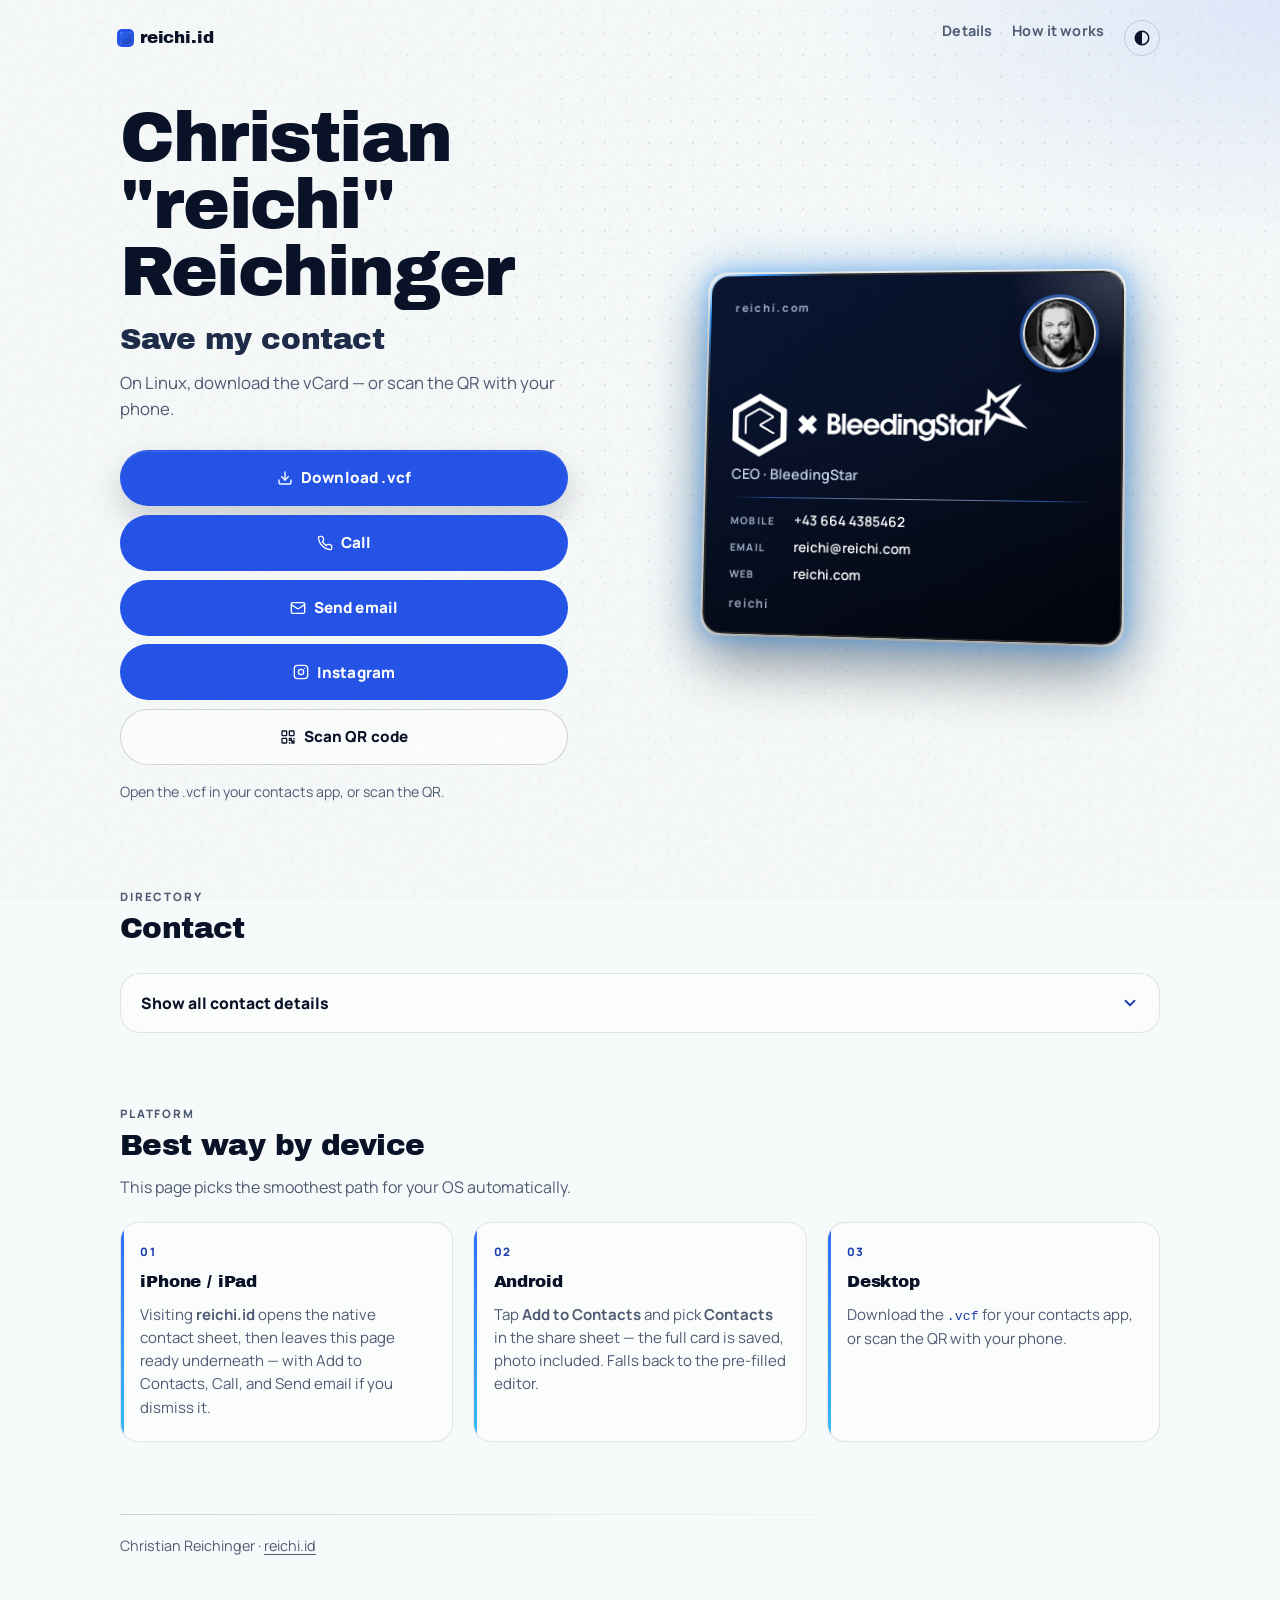
==== commit 5d309b74: "Update Bleedingstar lockup to corrected SVG with bold X divider Co-authored-by: reichiClaw <reichiCl" ====
--- a/index.html
+++ b/index.html
@@ -172,8 +172,8 @@
                 class="card-lockup"
                 src="/assets/bleedingstar.svg"
                 alt="Bleedingstar — Christian &quot;reichi&quot; Reichinger"
-                width="411"
-                height="105"
+                width="409"
+                height="103"
               />
               <p class="card-role" id="visual-meta">CEO · BleedingStar</p>
             </div>
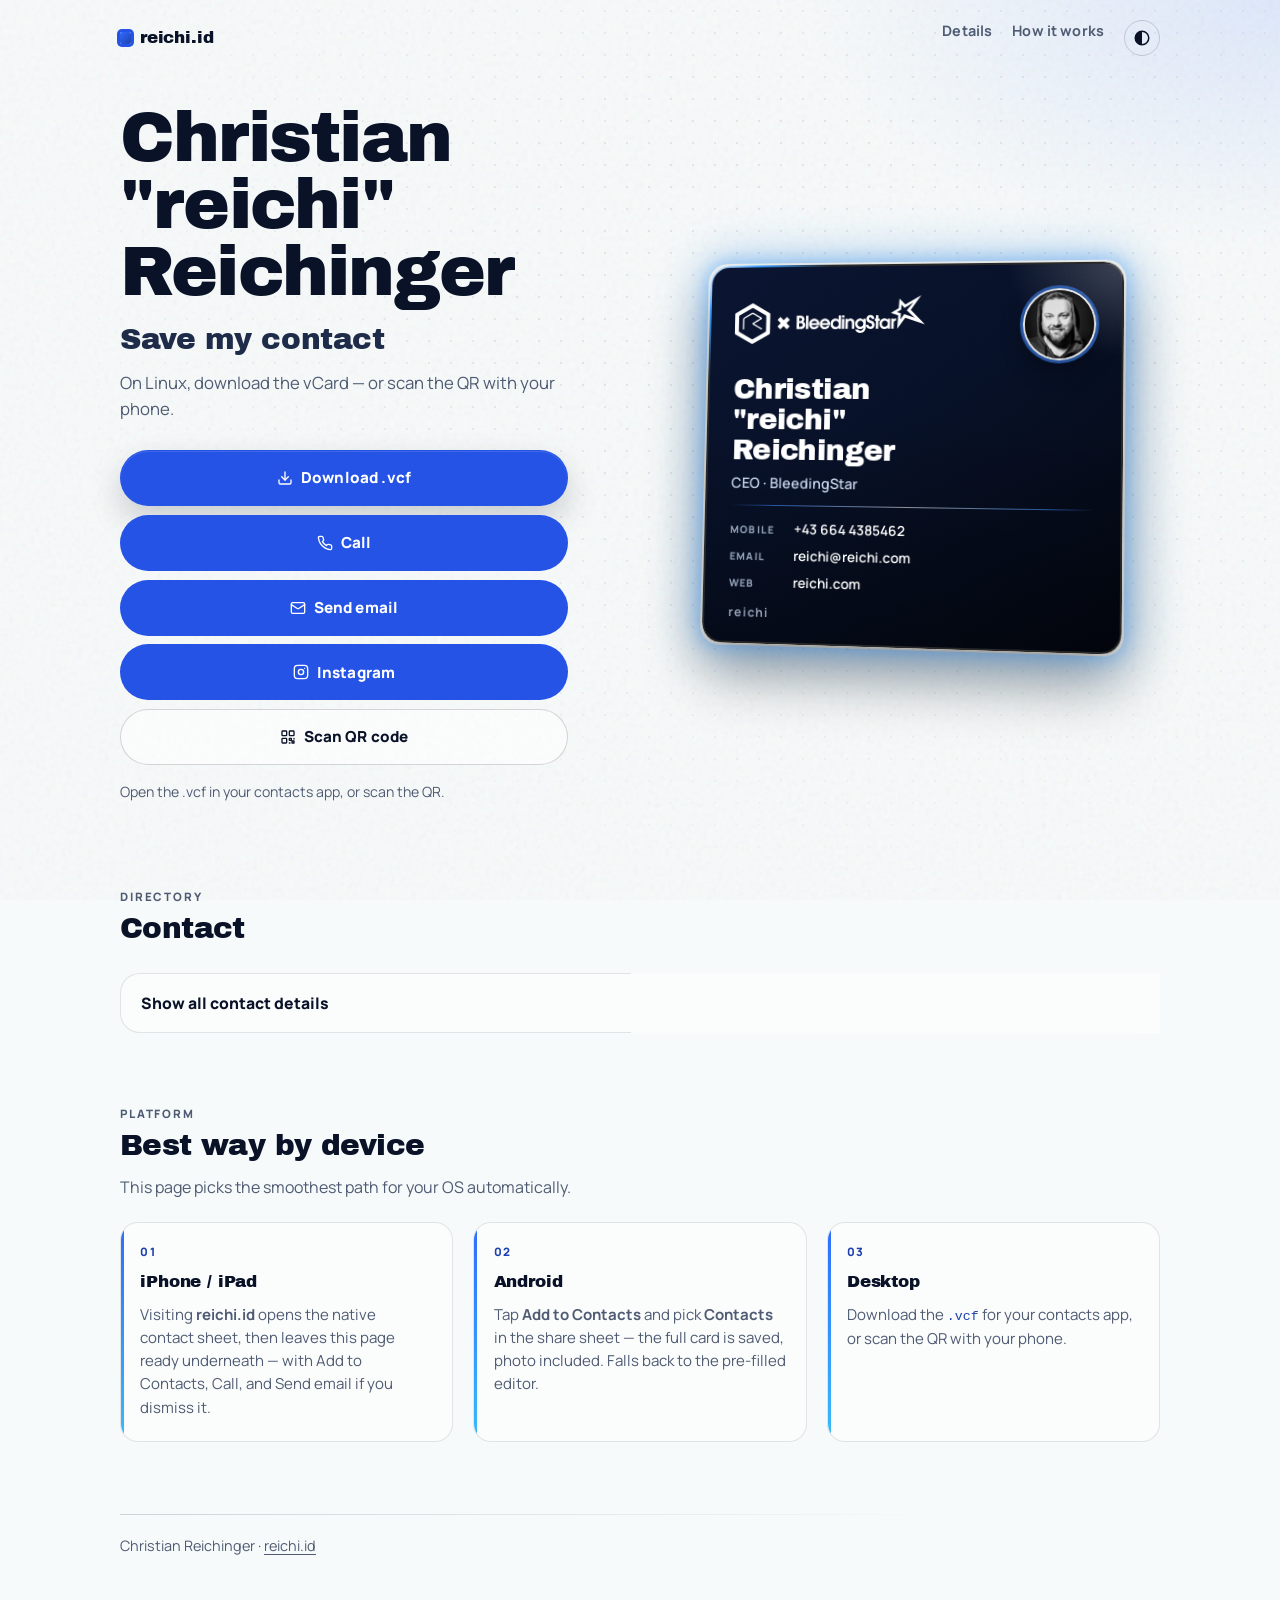
==== commit 115de6b1: "Card: lockup moves to top-left corner, name text restored The Bleedingstar SVG now replaces the reic" ====
--- a/index.html
+++ b/index.html
@@ -155,7 +155,13 @@
               <div class="card-face">
             <div class="card-top">
               <div class="card-brand-row">
-                <span class="card-org" id="card-org">reichi.com</span>
+                <img
+                  class="card-lockup"
+                  src="/assets/bleedingstar.svg"
+                  alt="Bleedingstar"
+                  width="409"
+                  height="103"
+                />
               </div>
               <img
                 class="card-photo"
@@ -168,13 +174,7 @@
             </div>
 
             <div class="card-identity">
-              <img
-                class="card-lockup"
-                src="/assets/bleedingstar.svg"
-                alt="Bleedingstar — Christian &quot;reichi&quot; Reichinger"
-                width="409"
-                height="103"
-              />
+              <p class="card-name" id="visual-name"><span>Christian</span> <span class="name-nick">"reichi"</span> <span>Reichinger</span></p>
               <p class="card-role" id="visual-meta">CEO · BleedingStar</p>
             </div>
 
--- a/styles.css
+++ b/styles.css
@@ -749,29 +749,11 @@
 }
 
 .card-brand-row {
-  display: inline-flex;
+  display: flex;
   align-items: center;
-  gap: 0.55rem;
+  flex: 1 1 auto;
   min-width: 0;
-}
-
-.card-logo {
-  width: 34px;
-  height: 34px;
-  object-fit: contain;
-  border-radius: 8px;
-  background: rgba(255, 255, 255, 0.12);
-  padding: 0.28rem;
-  box-shadow: 0 0 0 1px rgba(255, 255, 255, 0.18);
-}
-
-.card-org {
-  font-size: 0.72rem;
-  font-weight: 800;
-  letter-spacing: 0.16em;
-  /* Lowercase: it's a domain now, not a company wordmark */
-  text-transform: lowercase;
-  color: #93a1b8;
+  padding-top: 0.35rem;
 }
 
 .card-photo {
@@ -793,12 +775,12 @@
   padding-top: 0.15rem;
 }
 
-/* Bleedingstar lockup replaces logo + name (white SVG on the dark card) */
+/* Bleedingstar lockup as the top-left brand mark (white SVG on the dark card) */
 .card-lockup {
+  display: block;
   width: 100%;
-  max-width: 300px;
+  max-width: 196px;
   height: auto;
-  display: block;
 }
 
 .card-name {
